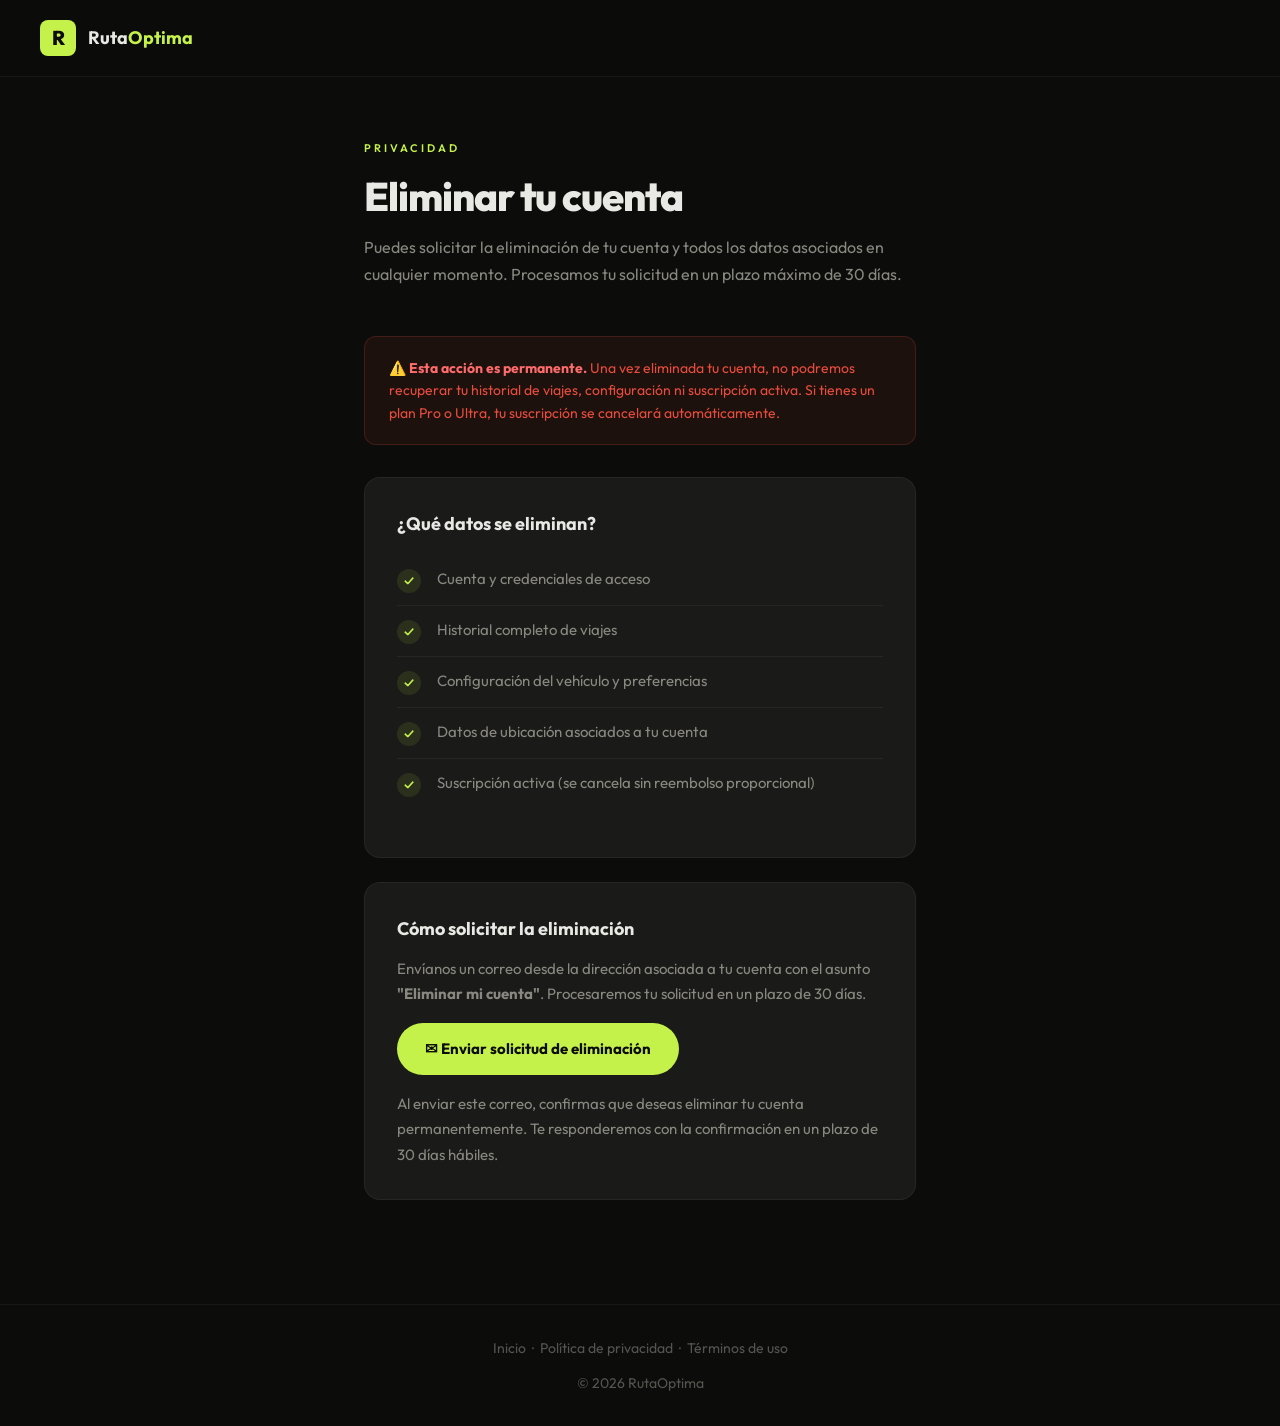
==== eliminar-cuenta.html @ 389b61e4 "Create eliminar-cuenta.html" ====
<!DOCTYPE html>
<html lang="es">
<head>
<meta charset="UTF-8">
<meta name="viewport" content="width=device-width, initial-scale=1.0">
<title>Eliminar cuenta — RutaOptima</title>
<link href="https://fonts.googleapis.com/css2?family=Outfit:wght@300;400;500;600;700;800&display=swap" rel="stylesheet">
<style>
  :root {
    --lime: #c5f24a;
    --black: #0c0c0b;
    --dark: #111110;
    --card: #1a1a18;
    --muted: #555550;
    --text: #e8e8e4;
  }
  *, *::before, *::after { box-sizing: border-box; margin: 0; padding: 0; }
  body {
    background: var(--black);
    color: var(--text);
    font-family: 'Outfit', sans-serif;
    font-size: 16px;
    line-height: 1.6;
    min-height: 100vh;
    display: flex;
    flex-direction: column;
  }
  nav {
    position: fixed;
    top: 0; left: 0; right: 0;
    z-index: 100;
    padding: 20px 40px;
    display: flex;
    align-items: center;
    justify-content: space-between;
    background: rgba(12,12,11,0.85);
    backdrop-filter: blur(12px);
    border-bottom: 1px solid rgba(255,255,255,0.05);
  }
  .logo {
    display: flex;
    align-items: center;
    gap: 12px;
    text-decoration: none;
  }
  .logo-icon {
    width: 36px; height: 36px;
    background: var(--lime);
    border-radius: 8px;
    display: flex;
    align-items: center;
    justify-content: center;
    font-weight: 800;
    font-size: 20px;
    color: var(--black);
  }
  .logo-text { font-weight: 700; font-size: 18px; color: var(--text); }
  .logo-text span { color: var(--lime); }

  main {
    flex: 1;
    max-width: 600px;
    margin: 0 auto;
    padding: 140px 24px 80px;
    width: 100%;
  }

  .page-label {
    font-weight: 600;
    font-size: 11px;
    letter-spacing: 3px;
    text-transform: uppercase;
    color: var(--lime);
    margin-bottom: 16px;
  }
  h1 {
    font-weight: 800;
    font-size: 40px;
    line-height: 1.1;
    letter-spacing: -1px;
    margin-bottom: 16px;
  }
  .subtitle {
    color: #888880;
    font-size: 16px;
    margin-bottom: 48px;
    line-height: 1.7;
  }

  .card {
    background: var(--card);
    border-radius: 16px;
    padding: 32px;
    border: 1px solid rgba(255,255,255,0.05);
    margin-bottom: 24px;
  }

  .card h2 {
    font-size: 18px;
    font-weight: 700;
    margin-bottom: 12px;
  }

  .card p {
    color: #888880;
    font-size: 15px;
    line-height: 1.7;
    margin-bottom: 16px;
  }

  .card p:last-child { margin-bottom: 0; }

  .steps-list {
    list-style: none;
    margin: 16px 0;
  }
  .steps-list li {
    display: flex;
    gap: 16px;
    align-items: flex-start;
    padding: 12px 0;
    border-bottom: 1px solid rgba(255,255,255,0.05);
    font-size: 15px;
    color: #888880;
  }
  .steps-list li:last-child { border-bottom: none; }
  .step-n {
    width: 24px; height: 24px;
    background: rgba(197,242,74,0.1);
    border-radius: 50%;
    display: flex;
    align-items: center;
    justify-content: center;
    font-size: 12px;
    font-weight: 700;
    color: var(--lime);
    flex-shrink: 0;
    margin-top: 2px;
  }

  .warning-box {
    background: rgba(231,76,60,0.08);
    border: 1px solid rgba(231,76,60,0.2);
    border-radius: 12px;
    padding: 20px 24px;
    margin-bottom: 32px;
  }
  .warning-box p {
    color: #e74c3c;
    font-size: 14px;
    line-height: 1.6;
    margin: 0;
  }
  .warning-box strong { color: #ff6b6b; }

  .btn-email {
    display: inline-flex;
    align-items: center;
    gap: 10px;
    background: var(--lime);
    color: var(--black);
    border: none;
    padding: 14px 28px;
    border-radius: 100px;
    font-weight: 700;
    font-size: 15px;
    cursor: pointer;
    text-decoration: none;
    transition: opacity 0.2s;
  }
  .btn-email:hover { opacity: 0.85; }

  .note {
    font-size: 13px;
    color: #555550;
    margin-top: 16px;
    line-height: 1.6;
  }

  footer {
    border-top: 1px solid rgba(255,255,255,0.05);
    padding: 32px 24px;
    text-align: center;
    color: var(--muted);
    font-size: 14px;
  }
  footer a { color: var(--muted); text-decoration: none; }
  footer a:hover { color: var(--text); }

  @media (max-width: 600px) {
    nav { padding: 16px 20px; }
    h1 { font-size: 32px; }
  }
</style>
</head>
<body>

<nav>
  <a href="index.html" class="logo">
    <div class="logo-icon">R</div>
    <span class="logo-text">Ruta<span>Optima</span></span>
  </a>
</nav>

<main>
  <div class="page-label">Privacidad</div>
  <h1>Eliminar tu cuenta</h1>
  <p class="subtitle">Puedes solicitar la eliminación de tu cuenta y todos los datos asociados en cualquier momento. Procesamos tu solicitud en un plazo máximo de 30 días.</p>

  <div class="warning-box">
    <p><strong>⚠️ Esta acción es permanente.</strong> Una vez eliminada tu cuenta, no podremos recuperar tu historial de viajes, configuración ni suscripción activa. Si tienes un plan Pro o Ultra, tu suscripción se cancelará automáticamente.</p>
  </div>

  <div class="card">
    <h2>¿Qué datos se eliminan?</h2>
    <ul class="steps-list">
      <li><span class="step-n">✓</span> Cuenta y credenciales de acceso</li>
      <li><span class="step-n">✓</span> Historial completo de viajes</li>
      <li><span class="step-n">✓</span> Configuración del vehículo y preferencias</li>
      <li><span class="step-n">✓</span> Datos de ubicación asociados a tu cuenta</li>
      <li><span class="step-n">✓</span> Suscripción activa (se cancela sin reembolso proporcional)</li>
    </ul>
  </div>

  <div class="card">
    <h2>Cómo solicitar la eliminación</h2>
    <p>Envíanos un correo desde la dirección asociada a tu cuenta con el asunto <strong>"Eliminar mi cuenta"</strong>. Procesaremos tu solicitud en un plazo de 30 días.</p>
    <a href="mailto:soporte@rutaoptima.mx?subject=Eliminar%20mi%20cuenta&body=Hola%2C%20solicito%20la%20eliminaci%C3%B3n%20de%20mi%20cuenta%20y%20todos%20los%20datos%20asociados." class="btn-email">
      ✉ Enviar solicitud de eliminación
    </a>
    <p class="note">Al enviar este correo, confirmas que deseas eliminar tu cuenta permanentemente. Te responderemos con la confirmación en un plazo de 30 días hábiles.</p>
  </div>

</main>

<footer>
  <p style="margin-bottom:12px;">
    <a href="index.html">Inicio</a>
    &nbsp;·&nbsp;
    <a href="privacy.html">Política de privacidad</a>
    &nbsp;·&nbsp;
    <a href="terms.html">Términos de uso</a>
  </p>
  <p>© 2026 RutaOptima</p>
</footer>

</body>
</html>
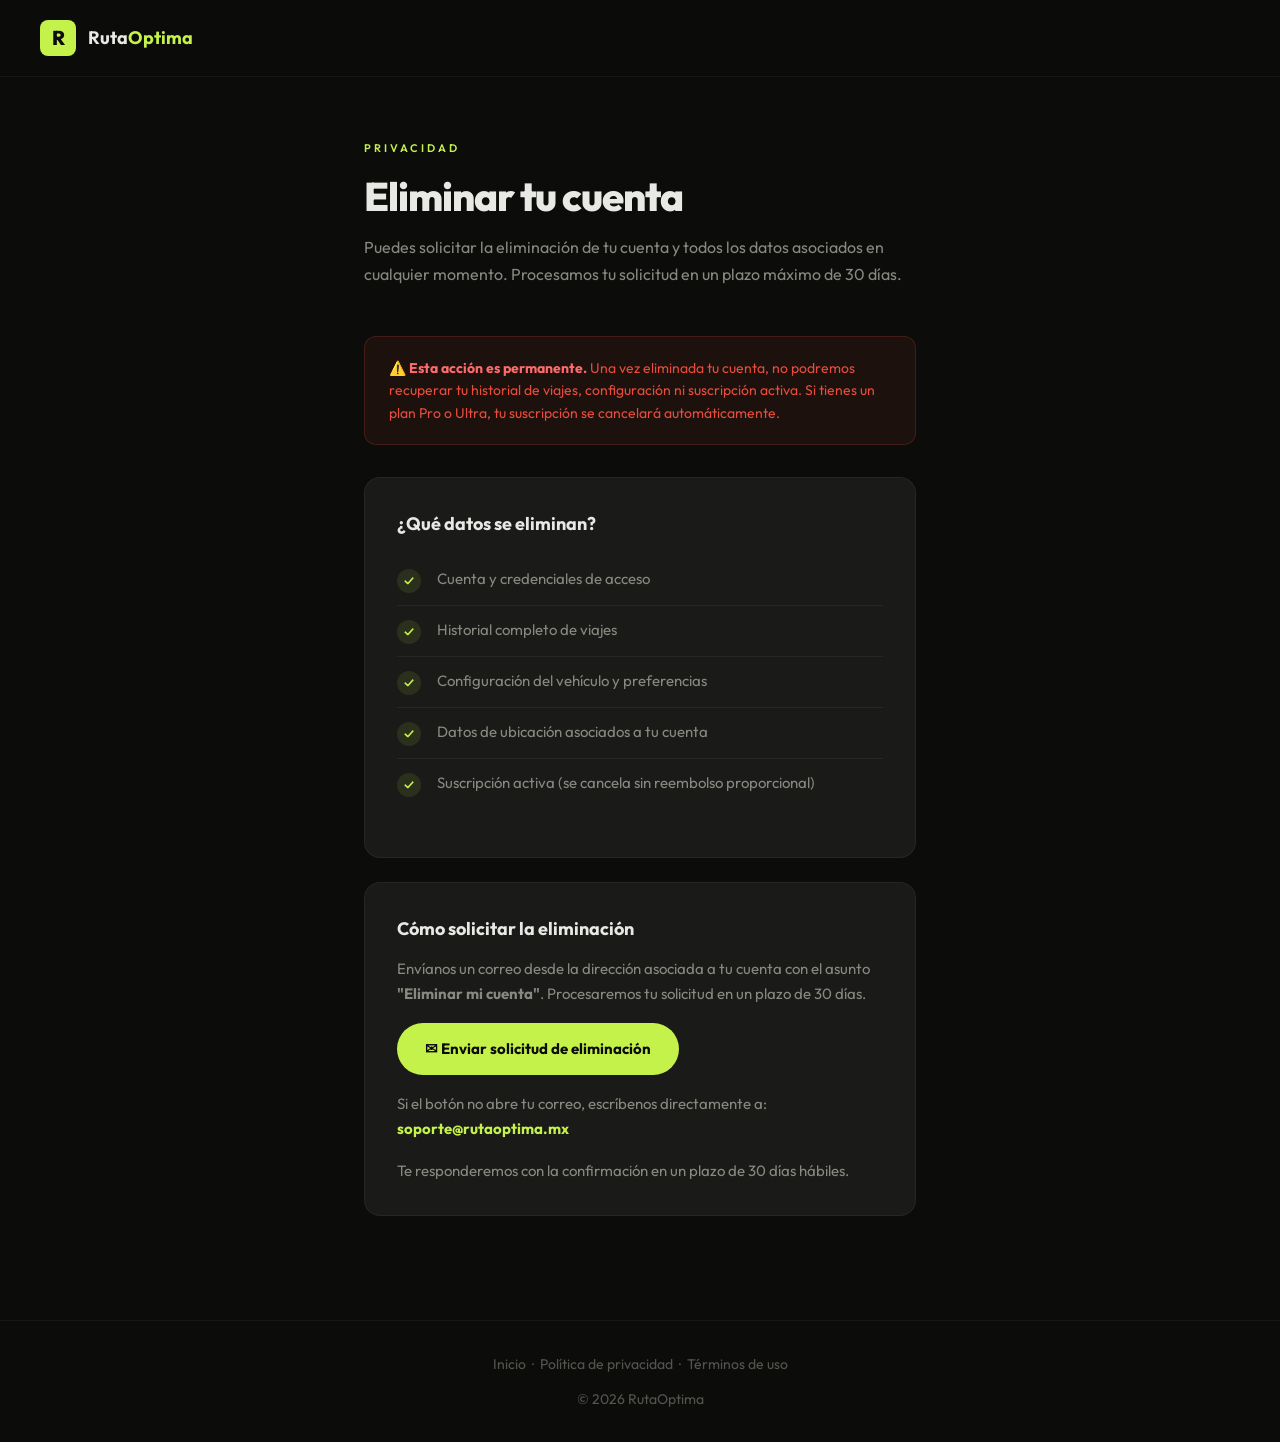
==== commit 14730bb0: "Update eliminar-cuenta.html" ====
--- a/eliminar-cuenta.html
+++ b/eliminar-cuenta.html
@@ -228,7 +228,8 @@
     <a href="mailto:soporte@rutaoptima.mx?subject=Eliminar%20mi%20cuenta&body=Hola%2C%20solicito%20la%20eliminaci%C3%B3n%20de%20mi%20cuenta%20y%20todos%20los%20datos%20asociados." class="btn-email">
       ✉ Enviar solicitud de eliminación
     </a>
-    <p class="note">Al enviar este correo, confirmas que deseas eliminar tu cuenta permanentemente. Te responderemos con la confirmación en un plazo de 30 días hábiles.</p>
+    <p class="note">Si el botón no abre tu correo, escríbenos directamente a: <strong style="color: var(--lime);">soporte@rutaoptima.mx</strong></p>
+    <p class="note">Te responderemos con la confirmación en un plazo de 30 días hábiles.</p>
   </div>
 
 </main>
